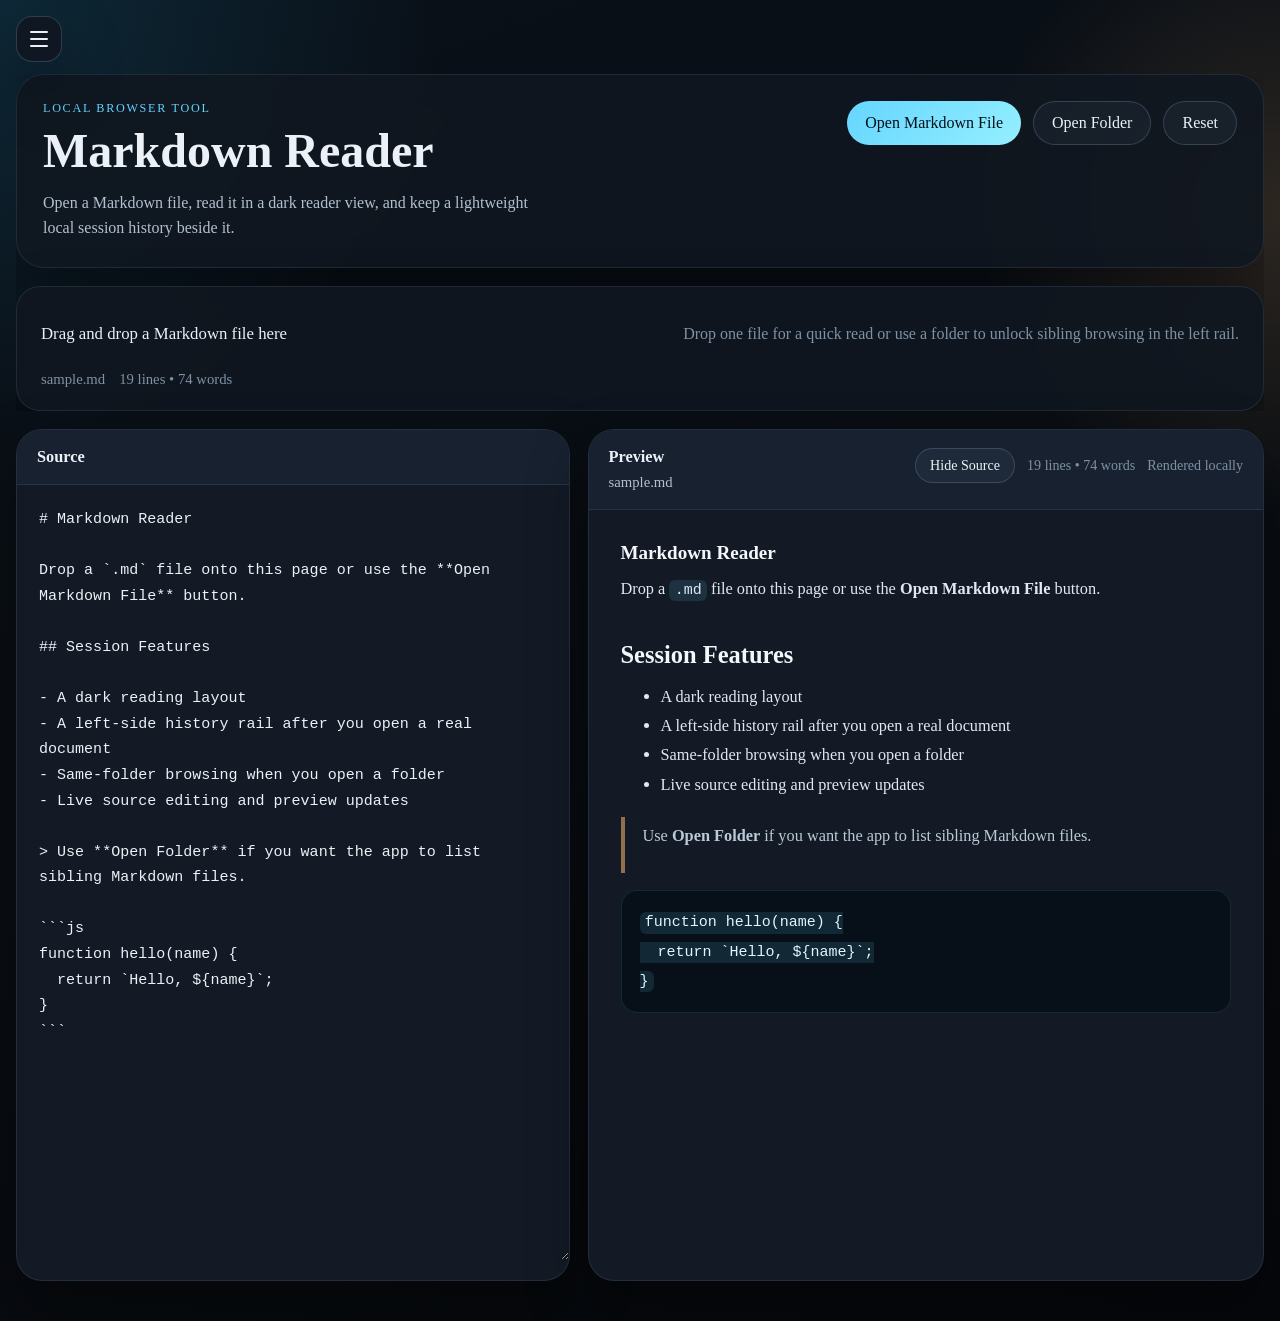
==== index.html @ 4d14f014 "Fix inline code rendering" ====
<!DOCTYPE html>
<html lang="en">
  <head>
    <meta charset="UTF-8" />
    <meta name="viewport" content="width=device-width, initial-scale=1.0" />
    <title>Markdown Reader</title>
    <link rel="stylesheet" href="./styles.css" />
  </head>
  <body>
    <div class="app-shell">
      <input
        id="file-input"
        type="file"
        accept=".md,.markdown,.mdown,.mkd,.txt,text/markdown,text/plain"
        hidden
      />
      <input
        id="folder-input"
        type="file"
        accept=".md,.markdown,.mdown,.mkd,.txt,text/markdown,text/plain"
        webkitdirectory
        multiple
        hidden
      />

      <aside class="rail" aria-label="Document navigation">
        <div class="rail-header">
          <p class="eyebrow">Reading Session</p>
          <h2>Navigator</h2>
          <p class="rail-copy">
            Recent files stay here. Same-folder browsing appears when the browser
            exposes folder access.
          </p>
        </div>

        <div class="rail-actions">
          <button type="button" data-action="open-file">Open File</button>
          <button type="button" class="ghost" data-action="open-folder">Open Folder</button>
          <button type="button" class="ghost" data-action="reset">Reset</button>
        </div>

        <section class="rail-section">
          <div class="rail-section-header">
            <h3>History</h3>
            <div class="rail-section-actions">
              <span id="history-count" class="rail-count">0</span>
              <button
                id="history-section-toggle"
                type="button"
                class="ghost compact rail-section-toggle"
                aria-expanded="true"
                aria-controls="history-section-body"
              >
                Collapse
              </button>
            </div>
          </div>
          <div id="history-section-body" class="rail-section-body">
            <p id="history-empty" class="rail-empty">
              Opened files will appear here.
            </p>
            <div id="history-list" class="rail-list"></div>
          </div>
        </section>

        <section class="rail-section">
          <div class="rail-section-header">
            <h3>Same Folder</h3>
            <div class="rail-section-actions">
              <span id="directory-label" class="rail-label">Unavailable</span>
              <button
                id="directory-section-toggle"
                type="button"
                class="ghost compact rail-section-toggle"
                aria-expanded="true"
                aria-controls="directory-section-body"
              >
                Collapse
              </button>
            </div>
          </div>
          <div id="directory-section-body" class="rail-section-body">
            <p id="directory-empty" class="rail-empty">
              Use Open Folder to browse sibling files. A plain file picker cannot list
              nearby files by itself.
            </p>
            <div id="directory-list" class="rail-list"></div>
          </div>
        </section>
      </aside>

      <main class="main-shell">
        <div class="shell-toolbar">
          <button
            id="rail-toggle"
            type="button"
            class="icon-button"
            aria-label="Toggle navigator"
            aria-expanded="false"
          >
            <span></span>
            <span></span>
            <span></span>
          </button>
        </div>

        <div class="page-shell">
          <section class="intro-shell">
            <header class="topbar">
              <div>
                <p class="eyebrow">Local Browser Tool</p>
                <h1>Markdown Reader</h1>
                <p class="subhead">
                  Open a Markdown file, read it in a dark reader view, and keep a
                  lightweight local session history beside it.
                </p>
              </div>
              <div class="actions">
                <button type="button" data-action="open-file">Open Markdown File</button>
                <button type="button" class="ghost" data-action="open-folder">Open Folder</button>
                <button type="button" class="ghost" data-action="reset">Reset</button>
              </div>
            </header>

            <section id="dropzone" class="dropzone" aria-label="Markdown drop area">
              <div class="dropzone-copy">
                <p class="drop-title">Drag and drop a Markdown file here</p>
                <p class="drop-subtitle">
                  Drop one file for a quick read or use a folder to unlock sibling
                  browsing in the left rail.
                </p>
              </div>
              <div class="meta">
                <span id="drop-file-name">sample.md</span>
                <span id="drop-doc-stats">0 lines</span>
              </div>
            </section>
          </section>

          <section class="viewer">
            <div class="panel panel-source">
              <div class="panel-header">
                <h2>Source</h2>
              </div>
              <textarea
                id="markdown-input"
                spellcheck="false"
                aria-label="Markdown source"
              ></textarea>
            </div>

            <div class="panel panel-preview">
              <div class="panel-header panel-header-preview">
                <div>
                  <h2>Preview</h2>
                  <p id="panel-file-name" class="panel-file-name">sample.md</p>
                </div>
                <div class="panel-statuses">
                  <button id="source-toggle" type="button" class="ghost compact">
                    Hide Source
                  </button>
                  <span id="panel-doc-stats" class="status">0 lines</span>
                  <span id="render-status" class="status">Rendered locally</span>
                </div>
              </div>
              <article id="preview" class="preview" aria-live="polite"></article>
            </div>
          </section>
        </div>
      </main>
    </div>

    <script src="./app.js?v=20260317-inline-code-fix"></script>
  </body>
  </html>
---- styles.css ----
:root {
  color-scheme: dark;
  --bg: #0a0e13;
  --bg-elevated: #101720;
  --bg-panel: rgba(16, 23, 32, 0.88);
  --bg-panel-strong: rgba(20, 28, 39, 0.96);
  --bg-soft: rgba(117, 146, 181, 0.1);
  --ink: #ebf1f6;
  --ink-soft: #b2c0cf;
  --ink-muted: #7f91a5;
  --line: rgba(158, 190, 224, 0.12);
  --line-strong: rgba(158, 190, 224, 0.22);
  --accent: #65d5ff;
  --accent-strong: #2aa5dd;
  --accent-warm: #ffb86c;
  --shadow: 0 28px 60px rgba(0, 0, 0, 0.34);
  --mono: "JetBrains Mono", "SFMono-Regular", "Consolas", monospace;
  --serif: "Iowan Old Style", "Palatino Linotype", "Book Antiqua", "Georgia", serif;
}

* {
  box-sizing: border-box;
}

html,
body {
  min-height: 100%;
}

body {
  margin: 0;
  font-family: var(--serif);
  color: var(--ink);
  background:
    radial-gradient(circle at top left, rgba(37, 153, 194, 0.18), transparent 24%),
    radial-gradient(circle at right 16%, rgba(255, 184, 108, 0.14), transparent 18%),
    linear-gradient(160deg, #091019 0%, var(--bg) 48%, #05070b 100%);
}

button,
textarea,
input {
  font: inherit;
}

.app-shell {
  display: grid;
  grid-template-columns: 0 minmax(0, 1fr);
  min-height: 100vh;
  overflow-x: hidden;
  transition: grid-template-columns 240ms ease;
}

body.has-document.rail-open .app-shell {
  grid-template-columns: minmax(240px, 290px) minmax(0, 1fr);
}

.rail {
  min-width: 0;
  width: 100%;
  overflow: hidden;
  border-right: 1px solid var(--line);
  background:
    linear-gradient(180deg, rgba(17, 25, 35, 0.96) 0%, rgba(9, 13, 19, 0.98) 100%);
  padding: 28px 18px;
  opacity: 0;
  transform: translateX(-20px);
  pointer-events: none;
  transition:
    opacity 220ms ease,
    transform 220ms ease,
    padding 220ms ease,
    border-color 220ms ease;
}

body.has-document .rail {
  opacity: 1;
  transform: translateX(0);
}

body.has-document.rail-open .rail {
  pointer-events: auto;
}

body.has-document:not(.rail-open) .rail {
  opacity: 0;
  transform: translateX(-24px);
  padding-left: 0;
  padding-right: 0;
  border-right-color: transparent;
}

.rail-header {
  padding: 0 6px 18px;
}

.eyebrow {
  margin: 0 0 8px;
  font-size: 0.76rem;
  letter-spacing: 0.14em;
  text-transform: uppercase;
  color: var(--accent);
}

.rail h2,
.topbar h1,
.panel-header h2,
.rail-section h3,
.preview h1,
.preview h2,
.preview h3,
.preview h4,
.preview h5,
.preview h6 {
  font-weight: 700;
  line-height: 1.12;
}

.rail h2 {
  margin: 0;
  font-size: 1.45rem;
}

.rail-copy {
  margin: 10px 0 0;
  color: var(--ink-muted);
  line-height: 1.55;
}

.rail-actions {
  display: grid;
  gap: 10px;
  padding: 0 6px 18px;
}

button {
  appearance: none;
  border: 0;
  border-radius: 999px;
  padding: 12px 18px;
  cursor: pointer;
  color: #031018;
  background: linear-gradient(135deg, var(--accent) 0%, #95f0ff 100%);
  transition: transform 140ms ease, background 140ms ease, opacity 140ms ease;
}

button:hover {
  transform: translateY(-1px);
  background: linear-gradient(135deg, #79ddff 0%, #c7f8ff 100%);
}

button.ghost {
  color: var(--ink);
  background: rgba(117, 146, 181, 0.08);
  border: 1px solid var(--line-strong);
}

button.compact {
  padding: 8px 14px;
  font-size: 0.88rem;
}

.rail-section {
  padding: 16px 6px 0;
  border-top: 1px solid var(--line);
}

.rail-section-header {
  display: flex;
  align-items: center;
  justify-content: space-between;
  gap: 12px;
}

.rail-section-actions {
  display: flex;
  align-items: center;
  gap: 8px;
}

.rail-section-header h3 {
  margin: 0;
  font-size: 0.98rem;
}

.rail-count,
.rail-label,
.status {
  color: var(--ink-muted);
  font-size: 0.88rem;
}

.rail-empty {
  margin: 12px 0 0;
  color: var(--ink-muted);
  line-height: 1.5;
  font-size: 0.92rem;
}

.rail-list {
  display: grid;
  gap: 8px;
  margin-top: 12px;
}

.rail-section-body.collapsed {
  display: none;
}

.rail-list:empty {
  display: none;
}

.rail-item {
  display: block;
  width: 100%;
  padding: 12px 14px;
  border-radius: 18px;
  border: 1px solid var(--line);
  background: rgba(117, 146, 181, 0.07);
  color: var(--ink);
  text-align: left;
}

.rail-item.active {
  border-color: rgba(101, 213, 255, 0.44);
  background: rgba(101, 213, 255, 0.12);
}

.rail-item-title,
.rail-item-path {
  display: block;
}

.rail-item-title {
  font-size: 0.95rem;
}

.rail-item-path {
  margin-top: 4px;
  color: var(--ink-muted);
  font-size: 0.8rem;
  font-family: var(--mono);
}

.main-shell {
  min-width: 0;
}

.shell-toolbar {
  position: sticky;
  top: 0;
  z-index: 20;
  display: flex;
  justify-content: flex-start;
  padding: 16px 16px 0;
  pointer-events: none;
}

.icon-button {
  display: inline-flex;
  flex-direction: column;
  justify-content: center;
  gap: 5px;
  width: 46px;
  height: 46px;
  padding: 0;
  border-radius: 16px;
  border: 1px solid var(--line-strong);
  background: rgba(16, 23, 32, 0.88);
  color: var(--ink);
  box-shadow: var(--shadow);
  pointer-events: auto;
}

.icon-button span {
  display: block;
  width: 18px;
  height: 2px;
  margin: 0 auto;
  border-radius: 999px;
  background: currentColor;
  transition: transform 160ms ease, opacity 160ms ease;
}

body.rail-open .icon-button span:nth-child(1) {
  transform: translateY(7px) rotate(45deg);
}

body.rail-open .icon-button span:nth-child(2) {
  opacity: 0;
}

body.rail-open .icon-button span:nth-child(3) {
  transform: translateY(-7px) rotate(-45deg);
}

.page-shell {
  width: min(1320px, calc(100% - 32px));
  margin: 12px auto 40px;
}

.intro-shell {
  overflow: hidden;
  transition:
    max-height 320ms ease,
    opacity 260ms ease,
    transform 260ms ease,
    margin 260ms ease;
  max-height: 500px;
  opacity: 1;
}

body.has-document .intro-shell {
  max-height: 0;
  opacity: 0;
  transform: translateY(-18px);
  margin: 0;
  pointer-events: none;
}

.topbar,
.dropzone,
.panel {
  background: var(--bg-panel);
  border: 1px solid var(--line);
  box-shadow: var(--shadow);
  backdrop-filter: blur(18px);
}

.topbar {
  display: flex;
  justify-content: space-between;
  gap: 24px;
  align-items: flex-start;
  padding: 26px;
  border-radius: 28px;
}

.topbar h1 {
  margin: 0;
  font-size: clamp(2rem, 4vw, 3rem);
}

.subhead {
  max-width: 62ch;
  margin: 12px 0 0;
  color: var(--ink-soft);
  line-height: 1.6;
}

.actions {
  display: flex;
  gap: 12px;
  flex-wrap: wrap;
  justify-content: flex-end;
}

.dropzone {
  margin-top: 18px;
  padding: 22px 24px;
  border-radius: 24px;
  transition: border-color 160ms ease, background 160ms ease, transform 160ms ease;
}

.dropzone.dragging {
  transform: translateY(-2px);
  border-color: rgba(101, 213, 255, 0.42);
  background: rgba(17, 29, 42, 0.96);
}

.dropzone-copy {
  display: flex;
  justify-content: space-between;
  gap: 16px;
  align-items: baseline;
  flex-wrap: wrap;
}

.drop-title {
  margin: 0;
  font-size: 1.05rem;
}

.drop-subtitle,
.meta {
  color: var(--ink-muted);
}

.meta {
  display: flex;
  gap: 14px;
  margin-top: 12px;
  font-size: 0.92rem;
}

.viewer {
  display: grid;
  grid-template-columns: minmax(260px, 0.9fr) minmax(0, 1.1fr);
  gap: 18px;
  margin-top: 18px;
}

body.has-document .viewer {
  margin-top: 0;
}

.viewer.source-hidden {
  grid-template-columns: minmax(0, 1fr);
}

.panel {
  min-height: calc(100vh - 48px);
  border-radius: 26px;
  overflow: hidden;
  background: var(--bg-panel-strong);
}

.panel-header {
  display: flex;
  align-items: center;
  justify-content: space-between;
  gap: 12px;
  padding: 18px 20px;
  border-bottom: 1px solid var(--line);
  background: rgba(24, 34, 48, 0.92);
}

.panel-header h2 {
  margin: 0;
  font-size: 1.02rem;
}

.panel-header-preview {
  align-items: flex-start;
}

.panel-file-name {
  margin: 8px 0 0;
  color: var(--ink-soft);
  font-size: 0.92rem;
}

.panel-statuses {
  display: flex;
  gap: 12px;
  flex-wrap: wrap;
  justify-content: flex-end;
  text-align: right;
  align-items: center;
}

.panel-source.hidden {
  display: none;
}

.viewer.source-hidden .panel-preview {
  width: 100%;
}

#markdown-input {
  width: 100%;
  min-height: calc(100vh - 125px);
  border: 0;
  outline: 0;
  resize: vertical;
  padding: 22px;
  background: transparent;
  color: var(--ink);
  font-family: var(--mono);
  font-size: 0.94rem;
  line-height: 1.7;
}

.preview {
  padding: 32px;
  line-height: 1.8;
  font-size: 1.02rem;
  color: #dfe9f2;
}

.preview > :first-child {
  margin-top: 0;
}

.preview h1,
.preview h2,
.preview h3,
.preview h4 {
  margin-top: 1.5em;
  margin-bottom: 0.55em;
  color: #f4f8fb;
}

.preview p,
.preview ul,
.preview ol,
.preview pre,
.preview blockquote {
  margin: 0 0 1.1em;
}

.preview code,
.preview pre {
  font-family: var(--mono);
}

.preview code {
  background: rgba(101, 213, 255, 0.12);
  padding: 0.15em 0.35em;
  border-radius: 6px;
  font-size: 0.92em;
}

.preview pre {
  padding: 16px 18px;
  overflow-x: auto;
  border-radius: 16px;
  border: 1px solid rgba(101, 213, 255, 0.12);
  background: #071018;
  color: #dff6ff;
}

.preview blockquote {
  padding: 0.25em 0 0.25em 1.1em;
  border-left: 4px solid rgba(255, 184, 108, 0.54);
  color: #b9cad8;
}

.preview table {
  width: 100%;
  border-collapse: collapse;
  margin-bottom: 1.1em;
}

.preview th,
.preview td {
  border: 1px solid var(--line-strong);
  padding: 10px 12px;
  text-align: left;
}

.preview th {
  background: rgba(101, 213, 255, 0.06);
}

.preview a {
  color: var(--accent);
}

.preview img {
  max-width: 100%;
  border-radius: 16px;
}

.preview hr {
  border: 0;
  border-top: 1px solid var(--line-strong);
  margin: 1.8em 0;
}

@media (max-width: 1080px) {
  body.has-document.rail-open .app-shell {
    grid-template-columns: minmax(220px, 260px) minmax(0, 1fr);
  }

  .viewer {
    grid-template-columns: 1fr;
  }

  .panel {
    min-height: auto;
  }

  #markdown-input {
    min-height: 42vh;
  }
}

@media (max-width: 840px) {
  .app-shell,
  body.has-document.rail-open .app-shell {
    grid-template-columns: 1fr;
  }

  .rail {
    border-right: 0;
    border-bottom: 1px solid var(--line);
    max-height: 0;
    padding-top: 0;
    padding-bottom: 0;
  }

  body.has-document .rail {
    max-height: 520px;
    padding-top: 24px;
    padding-bottom: 24px;
  }

  body.has-document:not(.rail-open) .rail {
    max-height: 0;
    padding-top: 0;
    padding-bottom: 0;
    opacity: 0;
    transform: translateY(-10px);
  }

  .topbar {
    flex-direction: column;
  }

  .actions,
  .panel-statuses {
    justify-content: flex-start;
    text-align: left;
  }

  .page-shell {
    width: min(100%, calc(100% - 24px));
    margin: 12px auto 24px;
  }
}
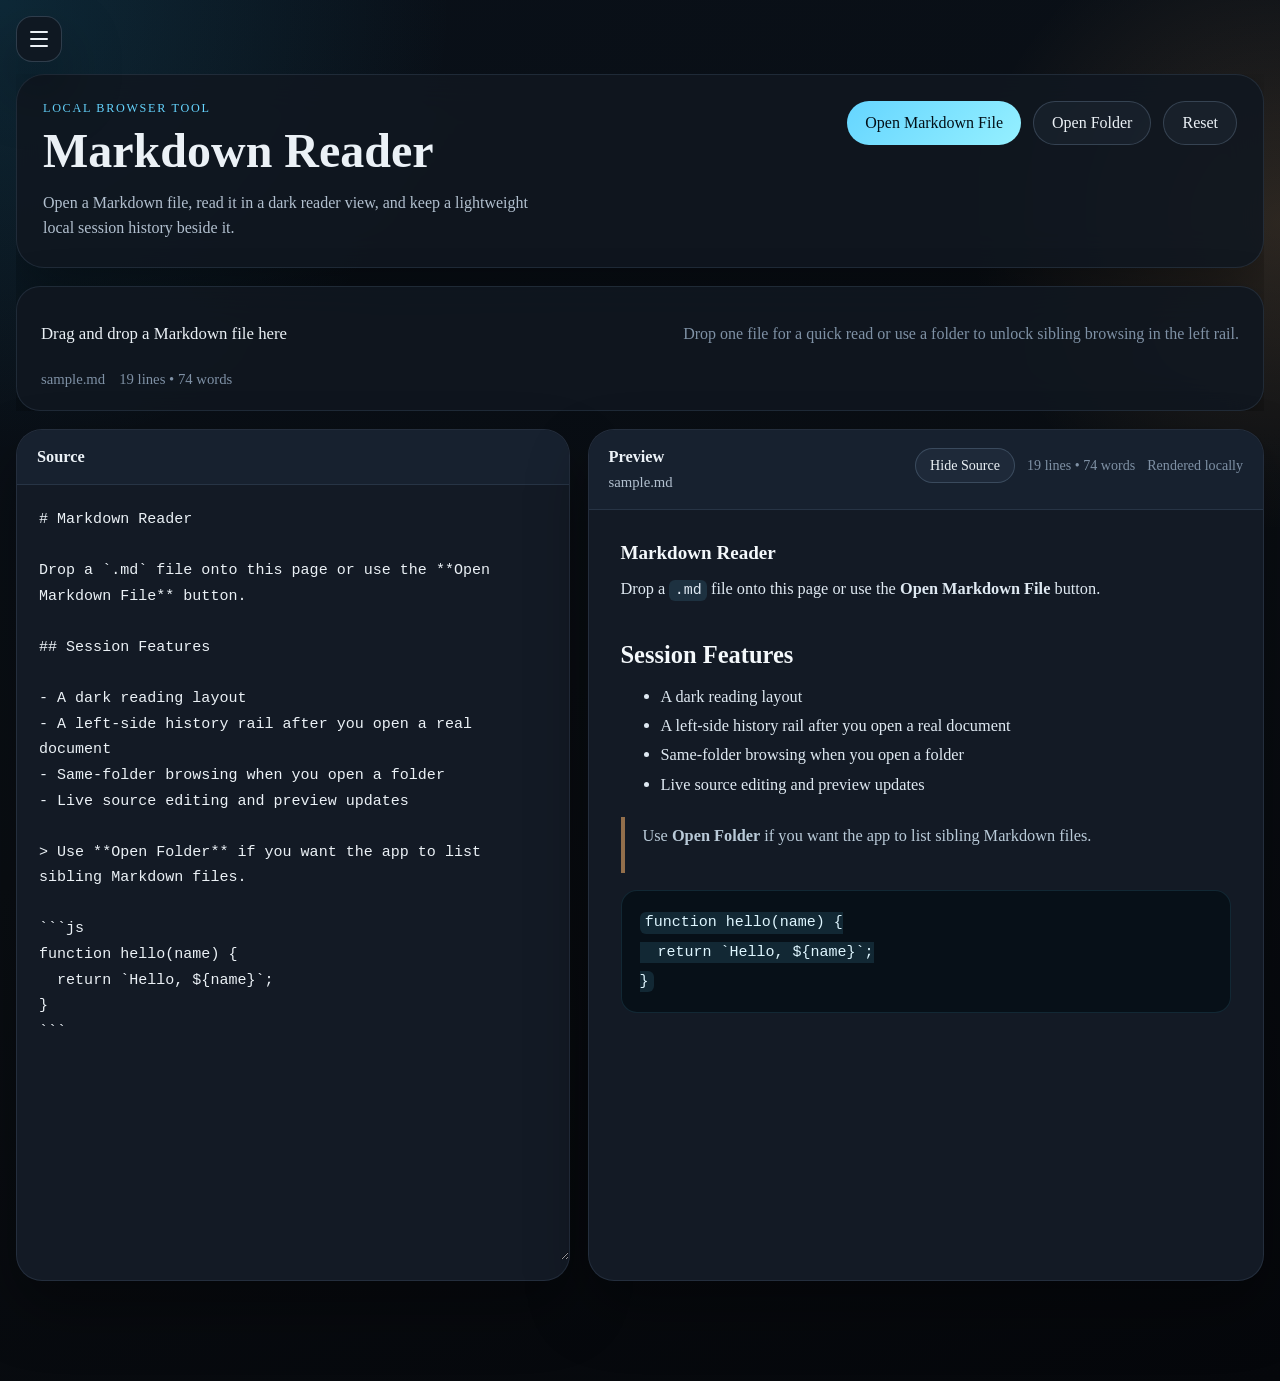
==== commit 55e87079: "Add recent history clear action" ====
--- a/index.html
+++ b/index.html
@@ -44,6 +44,15 @@
             <h3>History</h3>
             <div class="rail-section-actions">
               <span id="history-count" class="rail-count">0</span>
+              <button
+                id="history-clear"
+                type="button"
+                class="ghost compact"
+                aria-label="Clear recent files"
+                disabled
+              >
+                Clear
+              </button>
               <button
                 id="history-section-toggle"
                 type="button"
@@ -170,6 +179,6 @@
       </main>
     </div>
 
-    <script src="./app.js?v=20260317-inline-code-fix"></script>
+    <script src="./app.js?v=20260327-clear-history"></script>
   </body>
   </html>
--- a/styles.css
+++ b/styles.css
@@ -149,6 +149,13 @@
   background: linear-gradient(135deg, #79ddff 0%, #c7f8ff 100%);
 }
 
+button:disabled,
+button:disabled:hover {
+  cursor: not-allowed;
+  opacity: 0.5;
+  transform: none;
+}
+
 button.ghost {
   color: var(--ink);
   background: rgba(117, 146, 181, 0.08);
@@ -175,7 +182,9 @@
 .rail-section-actions {
   display: flex;
   align-items: center;
+  flex-wrap: wrap;
   gap: 8px;
+  justify-content: flex-end;
 }
 
 .rail-section-header h3 {
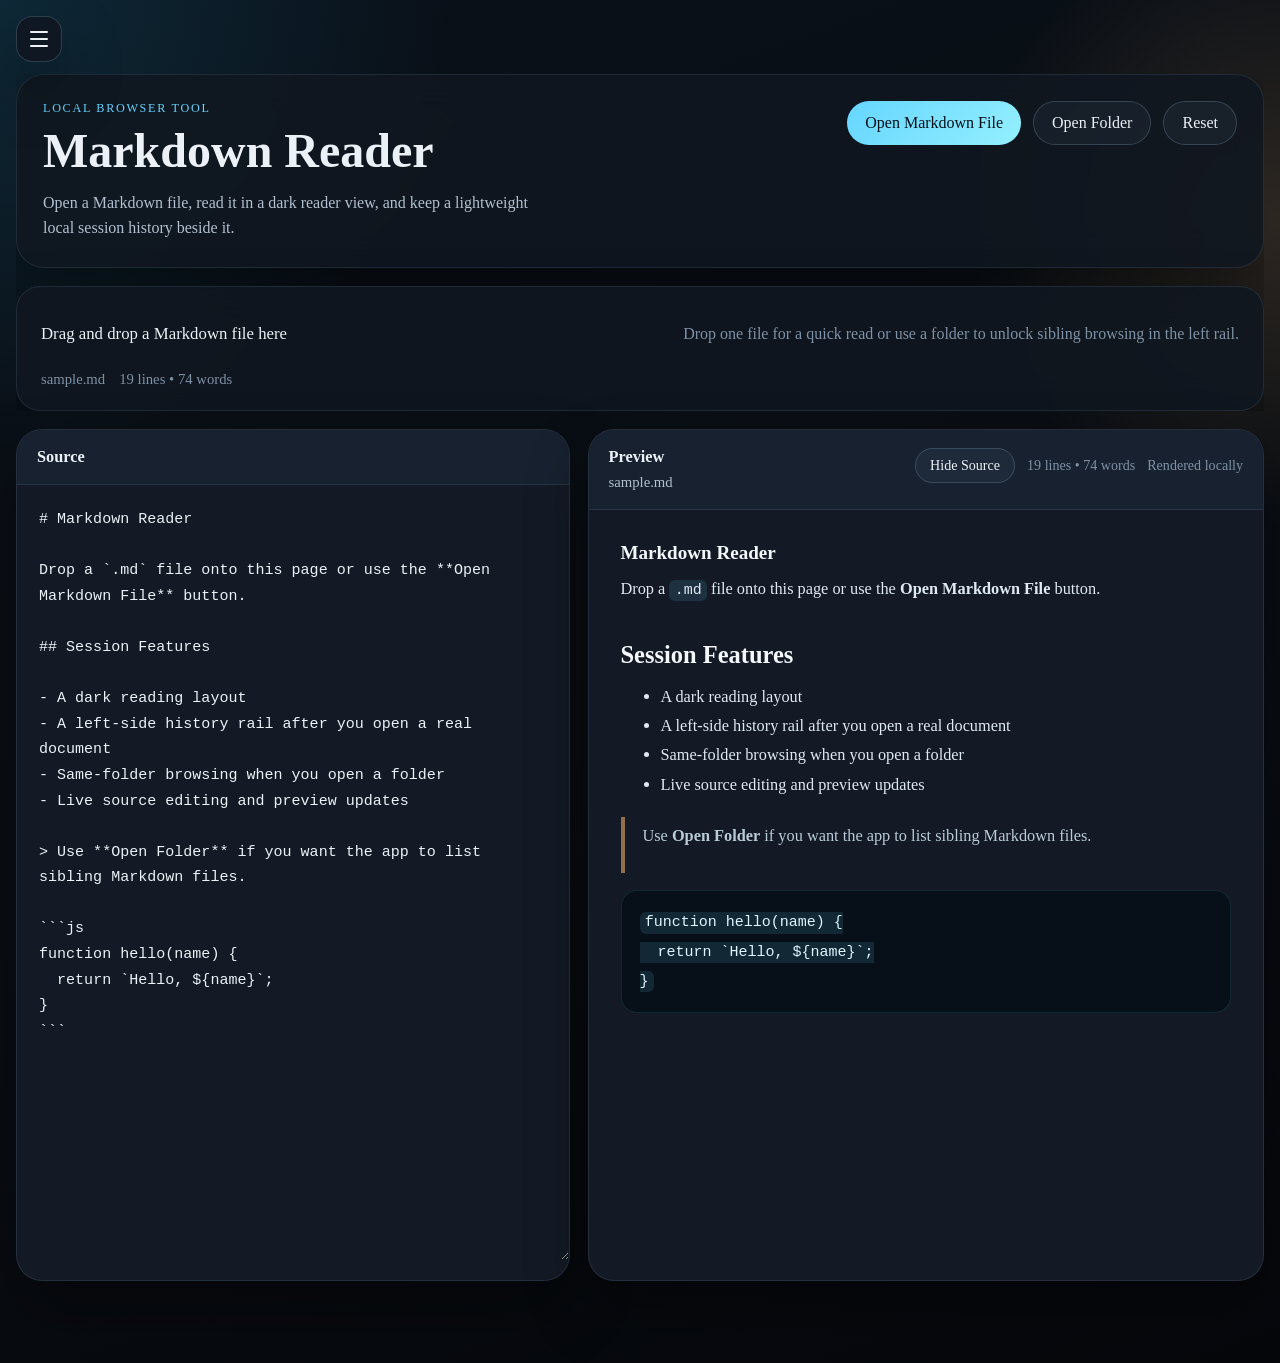
==== commit 0e108f00: "Harden static shell metadata for local use" ====
--- a/index.html
+++ b/index.html
@@ -3,7 +3,40 @@
   <head>
     <meta charset="UTF-8" />
     <meta name="viewport" content="width=device-width, initial-scale=1.0" />
+    <!--
+      Static `file://` apps only get browser-enforced hardening through meta tags.
+      Response-header controls such as HSTS, COOP/COEP, Permissions-Policy,
+      X-Frame-Options, and CSP `frame-ancestors` are not available here.
+      This CSP therefore focuses on local containment: no network fetches, no
+      plugins/workers/frames/forms, and only local assets. Explicit `file:` allowances
+      are kept because browser handling of same-origin `file://` resources is inconsistent.
+    -->
+    <meta
+      http-equiv="Content-Security-Policy"
+      content="
+        default-src 'none';
+        base-uri 'none';
+        form-action 'none';
+        object-src 'none';
+        worker-src 'none';
+        child-src 'none';
+        frame-src 'none';
+        connect-src 'none';
+        manifest-src 'none';
+        prefetch-src 'none';
+        script-src 'self' file:;
+        style-src 'self' file:;
+        img-src 'self' file: data: blob:;
+        font-src 'self' file: data:;
+        media-src 'self' file: data: blob:;
+        navigate-to https: file:;
+      "
+    />
+    <!-- Prevent local file paths from leaking as referrers when links are opened. -->
+    <meta name="referrer" content="no-referrer" />
     <title>Markdown Reader</title>
+    <!-- Avoid an extra favicon lookup when opened directly from disk. -->
+    <link rel="icon" href="data:," />
     <link rel="stylesheet" href="./styles.css" />
   </head>
   <body>
@@ -45,15 +78,6 @@
             <div class="rail-section-actions">
               <span id="history-count" class="rail-count">0</span>
               <button
-                id="history-clear"
-                type="button"
-                class="ghost compact"
-                aria-label="Clear recent files"
-                disabled
-              >
-                Clear
-              </button>
-              <button
                 id="history-section-toggle"
                 type="button"
                 class="ghost compact rail-section-toggle"
@@ -179,6 +203,6 @@
       </main>
     </div>
 
-    <script src="./app.js?v=20260327-clear-history"></script>
+    <script src="./app.js?v=20260327-inline-parser-refresh"></script>
   </body>
   </html>
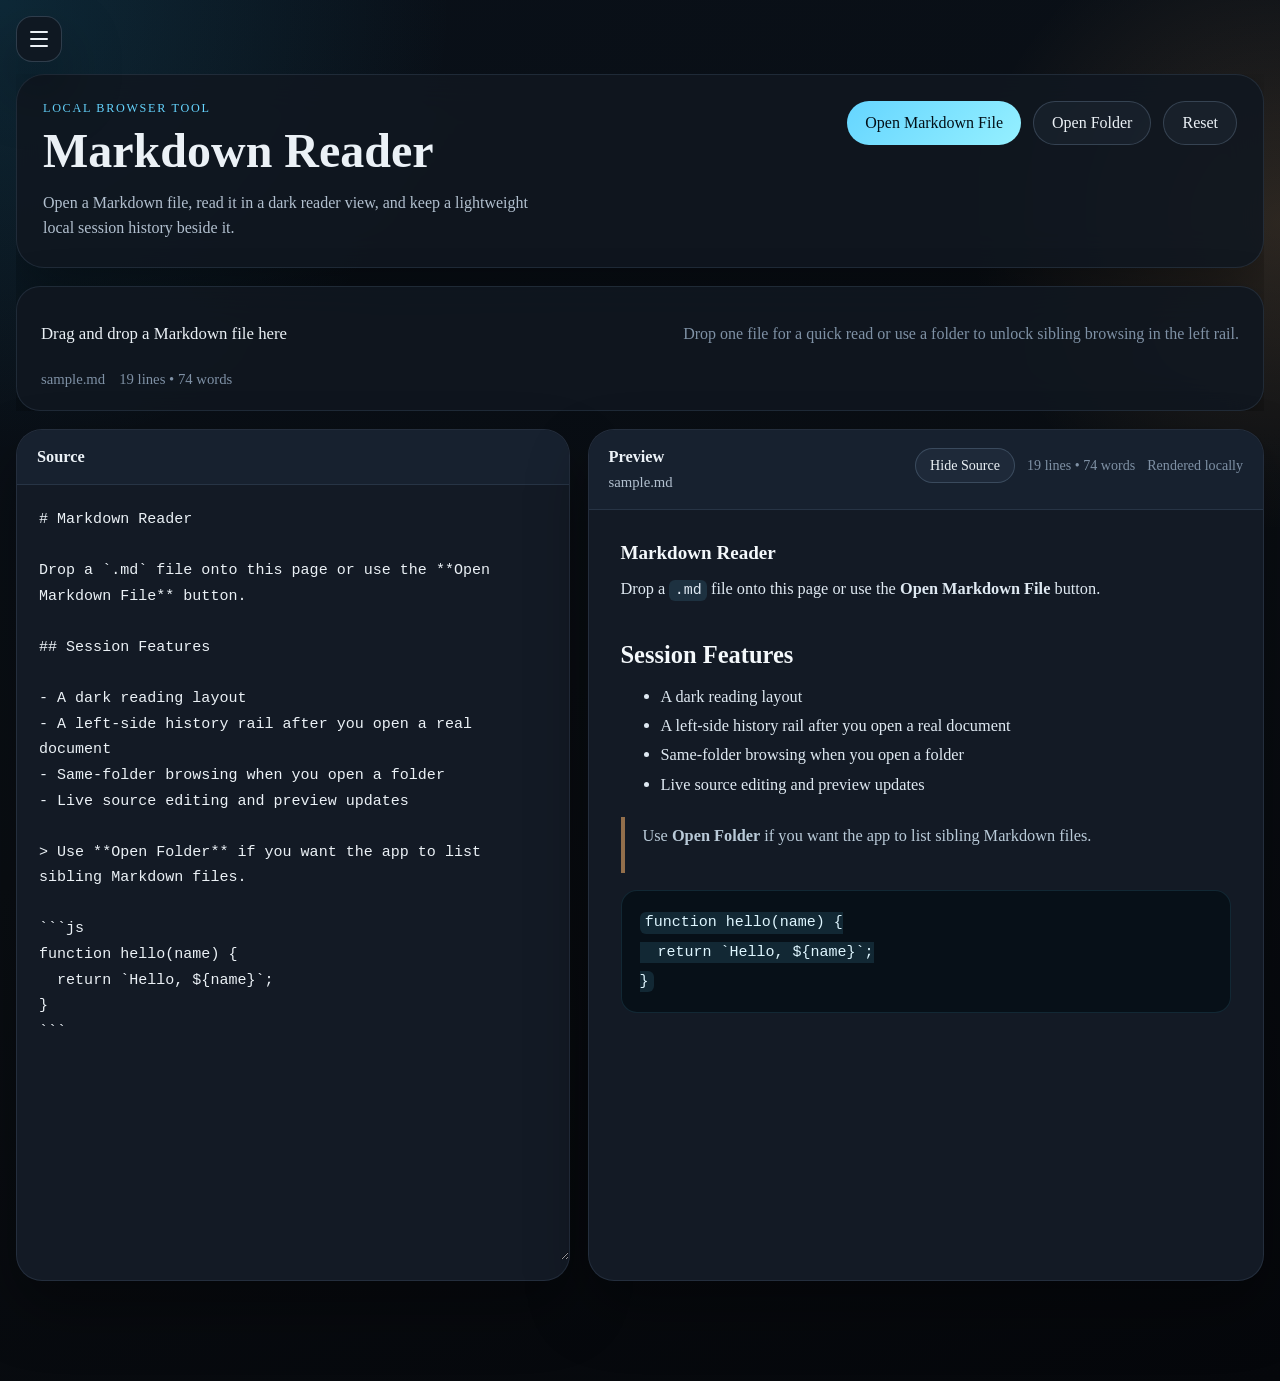
==== commit 08043ca1: "Merge remote-tracking branch 'origin/main' # Conflicts: #	index.html" ====
--- a/index.html
+++ b/index.html
@@ -78,6 +78,15 @@
             <div class="rail-section-actions">
               <span id="history-count" class="rail-count">0</span>
               <button
+                id="history-clear"
+                type="button"
+                class="ghost compact"
+                aria-label="Clear recent files"
+                disabled
+              >
+                Clear
+              </button>
+              <button
                 id="history-section-toggle"
                 type="button"
                 class="ghost compact rail-section-toggle"
@@ -203,6 +212,6 @@
       </main>
     </div>
 
-    <script src="./app.js?v=20260327-inline-parser-refresh"></script>
+    <script src="./app.js?v=20260407-history-clear-parser-refresh"></script>
   </body>
   </html>
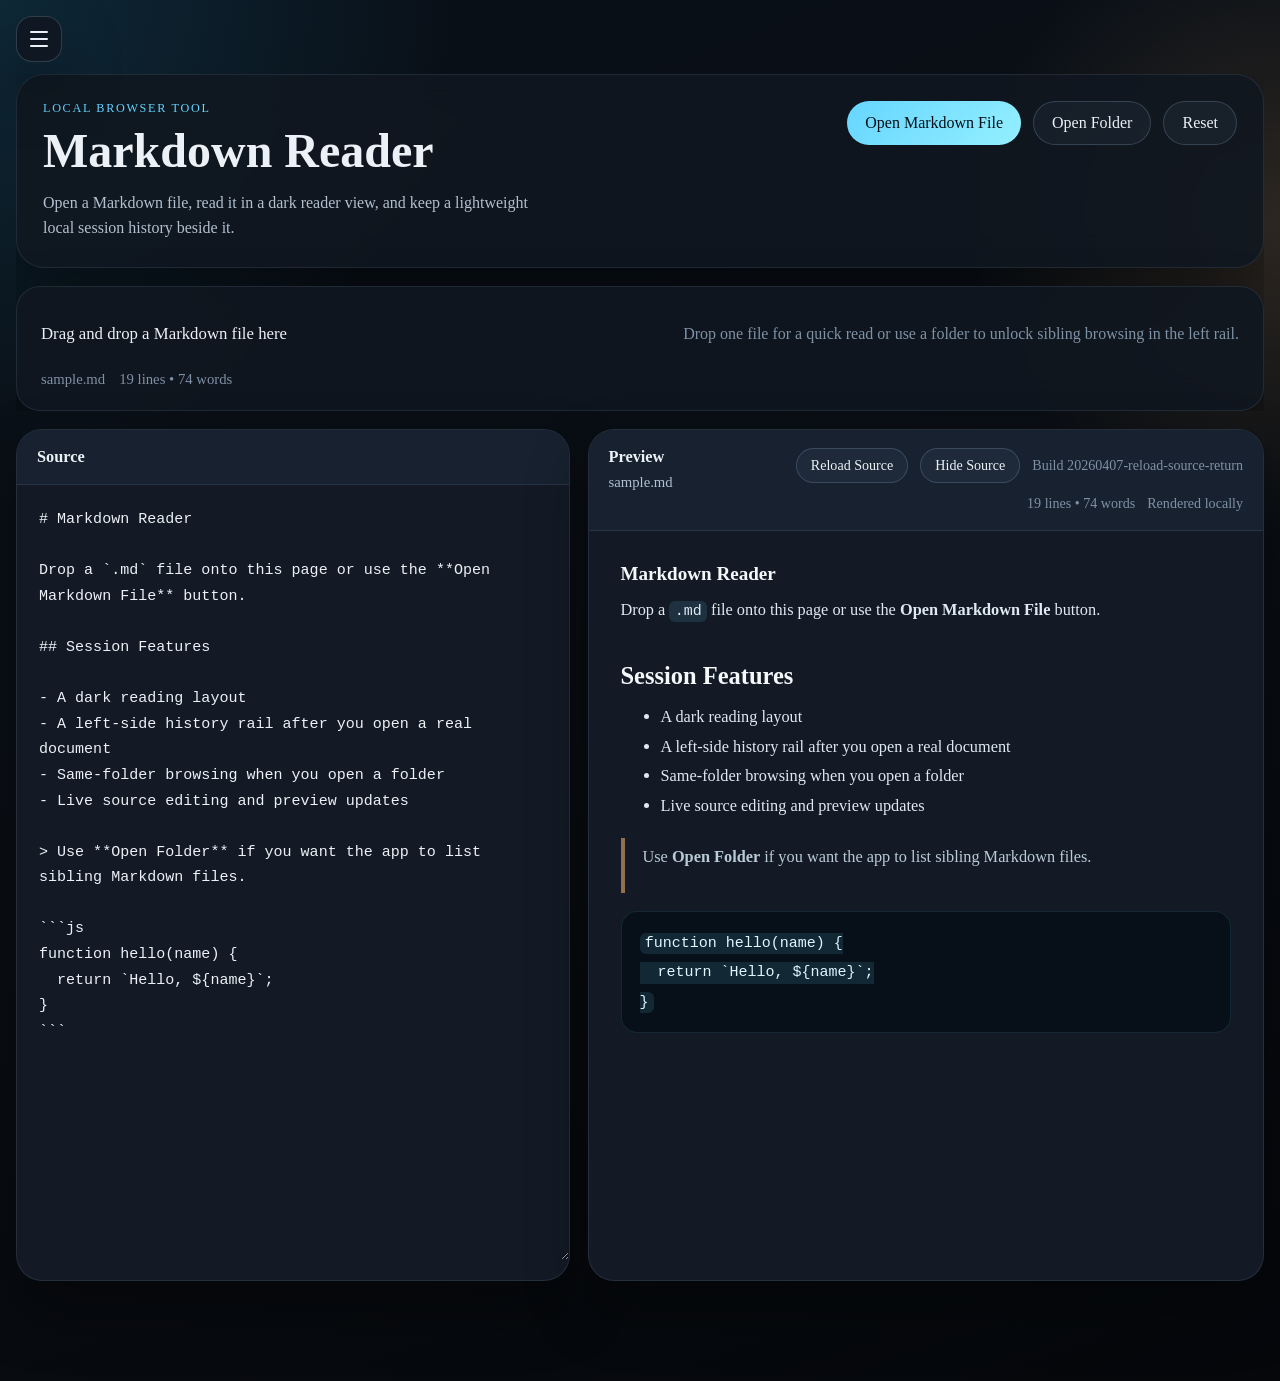
==== commit 39ece95d: "Restore reload source and harden inline rendering" ====
--- a/index.html
+++ b/index.html
@@ -198,9 +198,13 @@
                   <p id="panel-file-name" class="panel-file-name">sample.md</p>
                 </div>
                 <div class="panel-statuses">
+                  <button id="source-reload" type="button" class="ghost compact">
+                    Reload Source
+                  </button>
                   <button id="source-toggle" type="button" class="ghost compact">
                     Hide Source
                   </button>
+                  <span id="app-version" class="status">Build pending</span>
                   <span id="panel-doc-stats" class="status">0 lines</span>
                   <span id="render-status" class="status">Rendered locally</span>
                 </div>
@@ -212,6 +216,6 @@
       </main>
     </div>
 
-    <script src="./app.js?v=20260407-history-clear-parser-refresh"></script>
+    <script src="./app.js?v=20260407-reload-source-return"></script>
   </body>
   </html>
--- a/styles.css
+++ b/styles.css
@@ -199,6 +199,14 @@
   font-size: 0.88rem;
 }
 
+#render-status[data-state="loading"] {
+  color: #c7f8ff;
+}
+
+#render-status[data-state="error"] {
+  color: #ffb0b0;
+}
+
 .rail-empty {
   margin: 12px 0 0;
   color: var(--ink-muted);
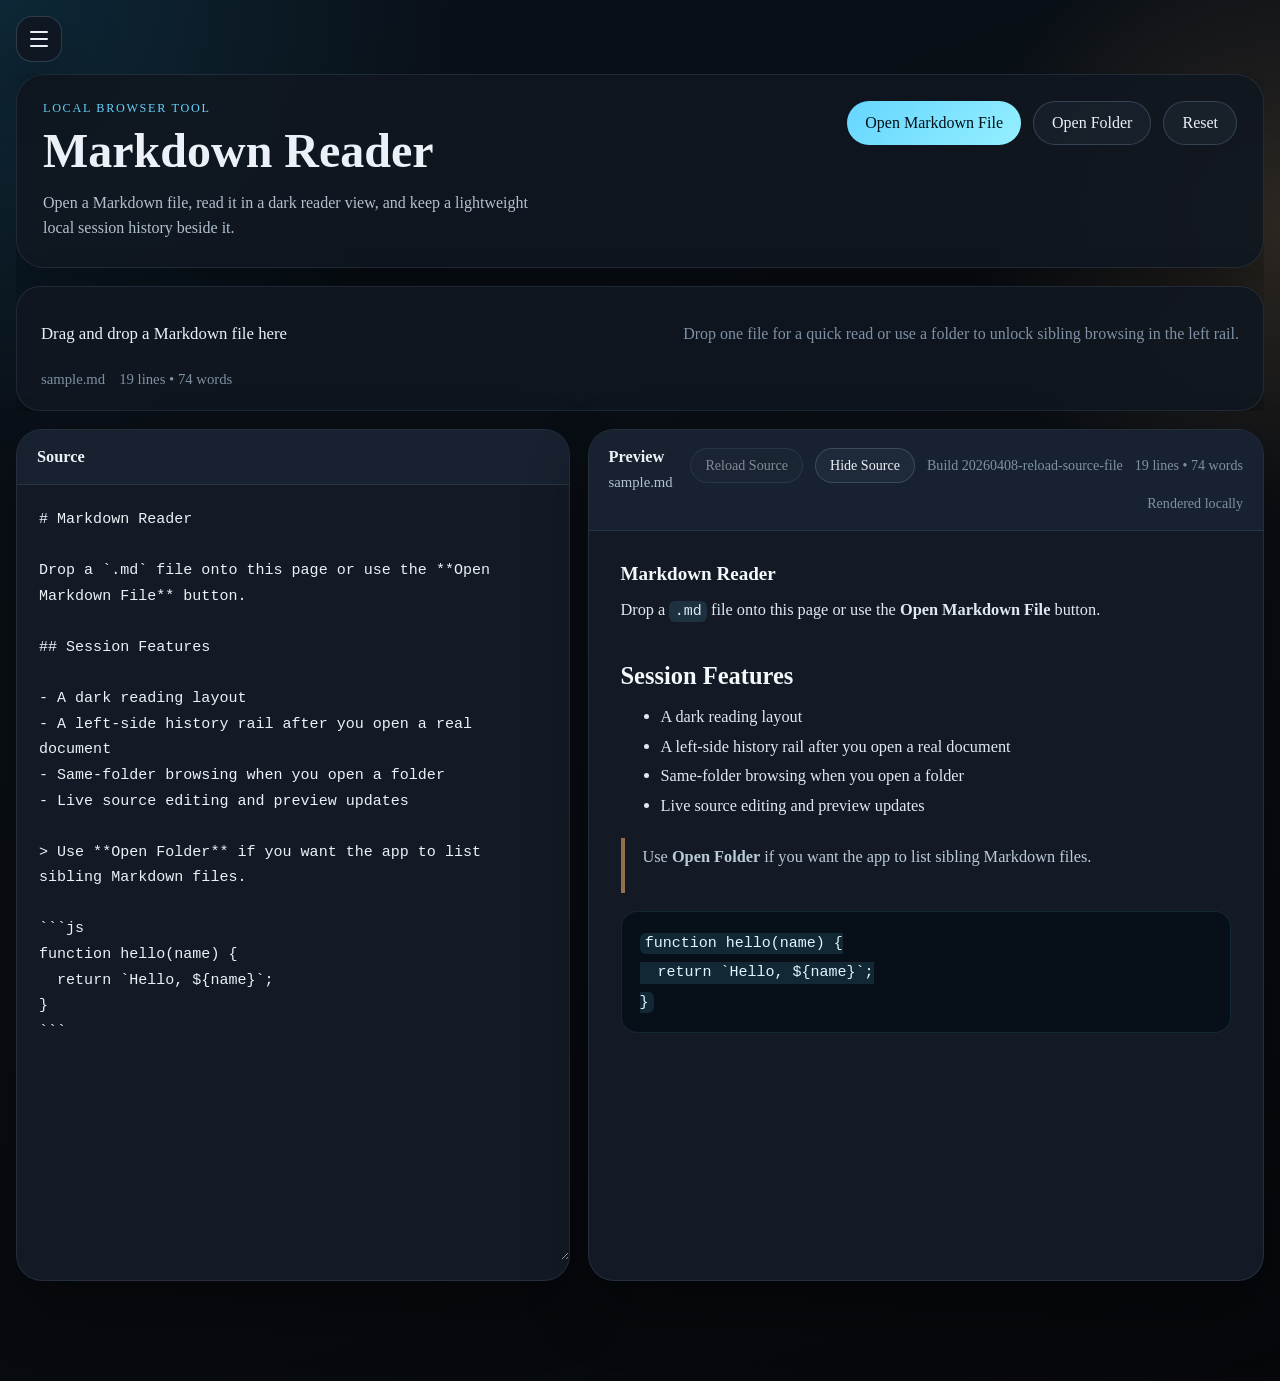
==== commit fc970b2d: "Fix reload source file refresh" ====
--- a/index.html
+++ b/index.html
@@ -198,7 +198,7 @@
                   <p id="panel-file-name" class="panel-file-name">sample.md</p>
                 </div>
                 <div class="panel-statuses">
-                  <button id="source-reload" type="button" class="ghost compact">
+                  <button id="source-reload" type="button" class="ghost compact" disabled>
                     Reload Source
                   </button>
                   <button id="source-toggle" type="button" class="ghost compact">
@@ -216,6 +216,6 @@
       </main>
     </div>
 
-    <script src="./app.js?v=20260407-reload-source-return"></script>
+    <script src="./app.js?v=20260408-reload-source-file"></script>
   </body>
   </html>
